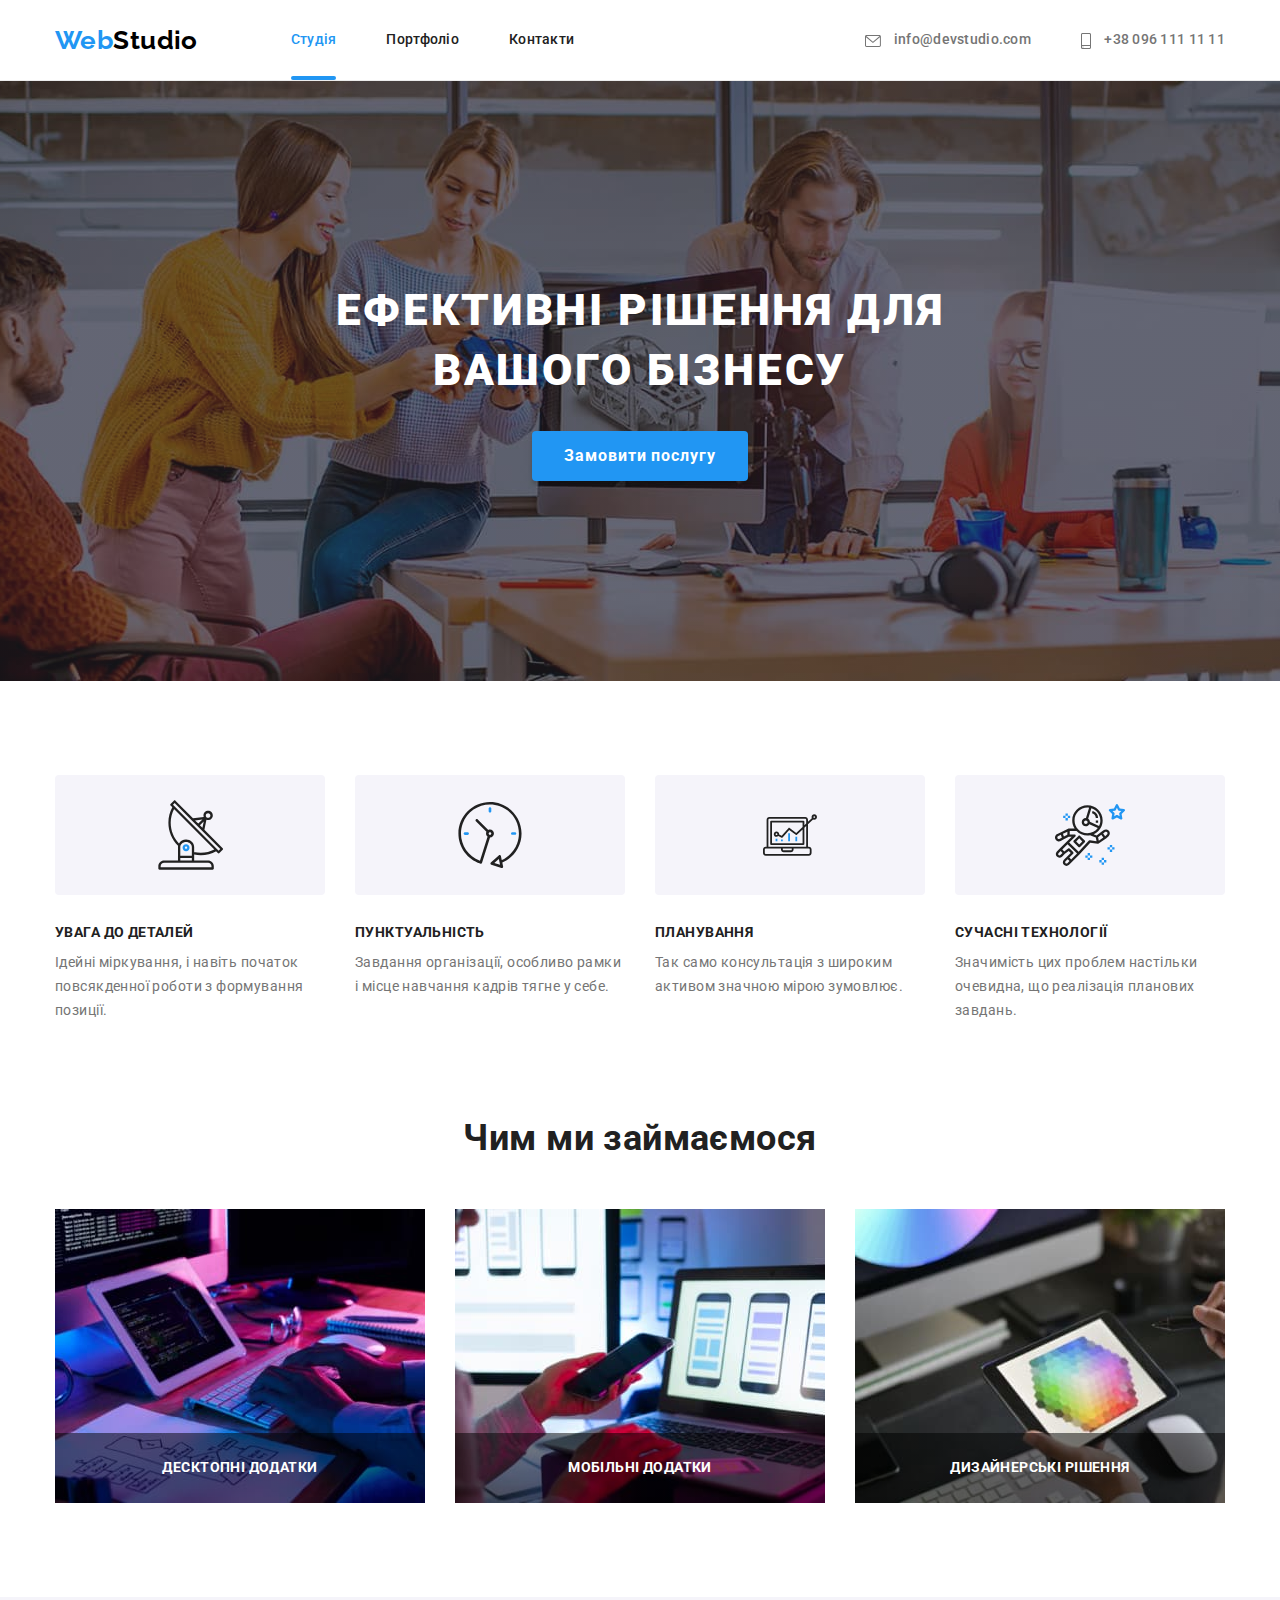
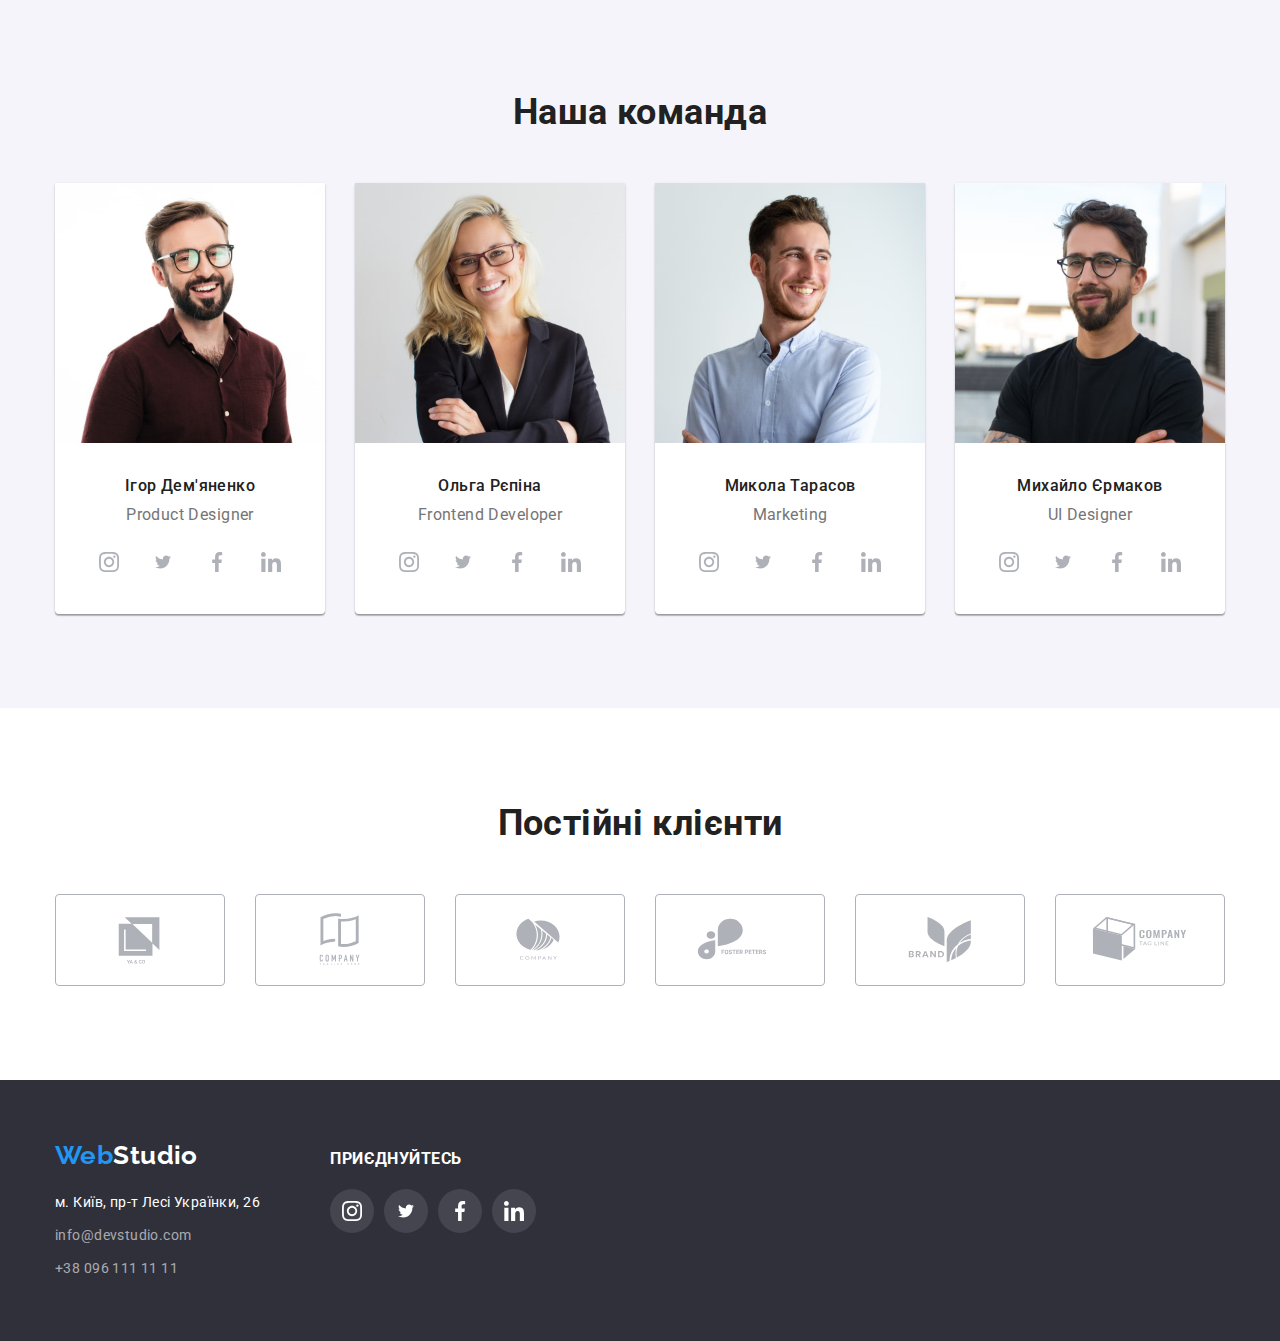
==== index.html @ eaf41393 "add file" ====
<!DOCTYPE html>
<html lang="uk">
  <head>
    <meta charset="UTF-8" />
    <meta http-equiv="X-UA-Compatible" content="IE=edge" />
    <meta name="viewport" content="width=device-width, initial-scale=1.0" />
    <title>Студія</title>
    <link
      href="https://fonts.googleapis.com/css2?family=Raleway:wght@700&family=Roboto:wght@400;500;700;900&display=swap"
      rel="stylesheet"
    />
    <link
      rel="stylesheet"
      href="https://cdnjs.cloudflare.com/ajax/libs/modern-normalize/1.1.0/modern-normalize.min.css"
    />
    <link rel="stylesheet" href="./css/style.css" />
  </head>
  <body>
    <header class="page-header">
      <div class="container main-nav">
        <nav class="nav-main">
          <a href="./index.html" class="logo"
            ><span class="logo-accent">Web</span>Studio</a
          >
          <ul class="site-nav">
            <li class="item"><a href="" class="link current">Студія</a></li>
            <li class="item">
              <a href="./portfolio.html" class="link">Портфоліо</a>
            </li>
            <li class="item"><a href="" class="link">Контакти</a></li>
          </ul>
        </nav>
        <ul class="contact">
          <li class="item">
            <a href="mailto:info@devstudio.com" class="link telephone-mail">
              <svg class="icon-header" width="16" height="12">
                <use href="./images/symbol-defs.svg#icon-email"></use>
              </svg>
              info@devstudio.com</a
            >
          </li>
          <li class="item">
            <a href="tel:+380961111111" class="link telephone-mail">
              <svg class="icon-header" width="10" height="16">
                <use href="./images/symbol-defs.svg#icon-smartphone"></use>
              </svg>
              +38 096 111 11 11</a
            >
          </li>
        </ul>
      </div>
    </header>
    <main>
      <!--Hero-->
      <section class="hero overlay">
        <div class="container">
          <h1 class="hero-title">Ефективні рішення для вашого бізнесу</h1>
          <button type="button" class="hero-button" data-modal-open>Замовити послугу</button>
        </div>
      </section>
      <!--Переваги-->
      <section class="section">
        <div class="container">
          <h2 class="visually-hidden">Переваги</h2>
          <ul class="benefits">
            <li class="benefit one">
              <div class="benefit-blok">
                <svg class="benefit-image" width="65px" height="70px">
                  <use href="./images/symbol-defs.svg#icon-Group1"></use>
                </svg>
              </div>
              <h3 class="benefits-list">УВАГА ДО ДЕТАЛЕЙ</h3>
              <p class="text">
                Ідейні міркування, і навіть початок повсякденної роботи з
                формування позиції.
              </p>
            </li>
            <li class="benefit two">
              <div class="benefit-blok">
                <svg class="benefit-image" width="66px" height="70px">
                  <use href="./images/symbol-defs.svg#icon-clock-1"></use>
                </svg>
              </div>
              <h3 class="benefits-list">ПУНКТУАЛЬНІСТЬ</h3>
              <p class="text">
                Завдання організації, особливо рамки і місце навчання кадрів
                тягне у себе.
              </p>
            </li>
            <li class="benefit three">
              <div class="benefit-blok">
                <svg class="benefit-image" width=70px" height="54px">
                  <use href="./images/symbol-defs.svg#icon-diagram-1"></use>
                </svg>
              </div>
              <h3 class="benefits-list">ПЛАНУВАННЯ</h3>
              <p class="text">
                Так само консультація з широким активом значною мірою зумовлює.
              </p>
            </li>
            <li class="benefit four">
              <div class="benefit-blok">
                <svg class="benefit-image" width="70px" height="70px">
                  <use href="./images/symbol-defs.svg#icon-astronaut-1"></use>
                </svg>
              </div>
              <h3 class="benefits-list">СУЧАСНІ ТЕХНОЛОГІЇ</h3>
              <p class="text">
                Значимість цих проблем настільки очевидна, що реалізація
                планових завдань.
              </p>
            </li>
          </ul>
        </div>
      </section>
      <!--Напрямки роботи-->
      <section class="section works">
        <div class="container">
          <h2 class="work">Чим ми займаємося</h2>
          <ul class="work-list">
            <li class="image-link">
              <img class="work-image"
                src="./images/img1.jpg"
                alt="Десктопні пристрої"
                width="370"
              />     
              <p class="work-title">Десктопні додатки</p>
            </li>
            <li class="image-link">
              <img
                src="./images/img2.jpg"
                alt="Мобільні пристрої"
                width="370"
              />
              <p class="work-title">Мобільні додатки</p>
            <li class="image-link">
              <img src="./images/img3.jpg" alt="Планшети" width="370" />
              <p class="work-title">Дизайнерські рішення</p>
            </li>
            
          </ul>
        </div>
      </section>
      <!--Команда-->
      <section class="section prof">
        <div class="container">
          <h2 class="comanda">Наша команда</h2>
          <ul class="container-prof">
            <li class="foto">
              <img
                src="./images/foto1.jpg"
                alt="Фото Ігор Дем'яненко"
                width="270"
                height="260"
              />
              <div class="about-team">
                <h3 class="comanda-element">Ігор Дем'яненко</h3>
                <p lang="en" class="professional">Product Designer</p>
                <ul class="social">
                  <li class="social-list">
                    <a href="" class="social-item">
                      <svg class="social-icon" width="20" height="20">
                        <use
                          href="./images/symbol-defs.svg#icon-instagram"
                          class=""
                        ></use>
                      </svg>
                    </a>
                  </li>
                  <li class="social-list">
                    <a href="" class="social-item">
                      <svg class="social-icon" wight="20" height="16">
                        <use
                          href="./images/symbol-defs.svg#icon-twitter-1"
                        ></use>
                      </svg>
                    </a>
                  </li>
                  <li class="social-list">
                    <a href="" class="social-item">
                      <svg class="social-icon" wight="10" height="20">
                        <use
                          href="./images/symbol-defs.svg#icon-facebook-1"
                        ></use>
                      </svg>
                    </a>
                  </li>
                  <li class="social-list">
                    <a href="" class="social-item">
                      <svg class="social-icon" wight="20" height="20">
                        <use
                          href="./images/symbol-defs.svg#icon-linkedin"
                        ></use>
                      </svg>
                    </a>
                  </li>
                </ul>
              </div>
            </li>
            <li class="foto">
              <img
                src="./images/foto2.jpg"
                alt="Фото Ольга Рєпіна"
                width="270"
                height="260"
              />
              <div class="about-team">
                <h3 class="comanda-element">Ольга Рєпіна</h3>
                <p lang="en" class="professional">Frontend Developer</p>
                <ul class="social">
                  <li class="social-list">
                    <a href="" class="social-item">
                      <svg class="social-icon" width="20" height="20">
                        <use
                          href="./images/symbol-defs.svg#icon-instagram"
                          class=""
                        ></use>
                      </svg>
                    </a>
                  </li>
                  <li class="social-list">
                    <a href="" class="social-item">
                      <svg class="social-icon" wight="20" height="16">
                        <use
                          href="./images/symbol-defs.svg#icon-twitter-1"
                        ></use>
                      </svg>
                    </a>
                  </li>
                  <li class="social-list">
                    <a href="" class="social-item">
                      <svg class="social-icon" wight="10" height="20">
                        <use
                          href="./images/symbol-defs.svg#icon-facebook-1"
                        ></use>
                      </svg>
                    </a>
                  </li>
                  <li class="social-list">
                    <a href="" class="social-item">
                      <svg class="social-icon" wight="20" height="20">
                        <use
                          href="./images/symbol-defs.svg#icon-linkedin"
                        ></use>
                      </svg>
                    </a>
                  </li>
                </ul>
              </div>
            </li>
            <li class="foto">
              <img
                src="./images/foto3.jpg"
                alt="Фото Микола Тарасов"
                width="270"
                height="260"
              />
              <div class="about-team">
                <h3 class="comanda-element">Микола Тарасов</h3>
                <p lang="en" class="professional">Marketing</p>
                <ul class="social">
                  <li class="social-list">
                    <a href="" class="social-item">
                      <svg class="social-icon" width="20" height="20">
                        <use
                          href="./images/symbol-defs.svg#icon-instagram"
                          class=""
                        ></use>
                      </svg>
                    </a>
                  </li>
                  <li class="social-list">
                    <a href="" class="social-item">
                      <svg class="social-icon" wight="20" height="16">
                        <use
                          href="./images/symbol-defs.svg#icon-twitter-1"
                        ></use>
                      </svg>
                    </a>
                  </li>
                  <li class="social-list">
                    <a href="" class="social-item">
                      <svg class="social-icon" wight="10" height="20">
                        <use
                          href="./images/symbol-defs.svg#icon-facebook-1"
                        ></use>
                      </svg>
                    </a>
                  </li>
                  <li class="social-list">
                    <a href="" class="social-item">
                      <svg class="social-icon" wight="20" height="20">
                        <use
                          href="./images/symbol-defs.svg#icon-linkedin"
                        ></use>
                      </svg>
                    </a>
                  </li>
                </ul>
              </div>
            </li>
            <li class="foto">
              <img
                src="./images/foto4.jpg"
                alt="Фото Михайло Єрмаков"
                width="270"
                height="260"
              />
              <div class="about-team">
                <h3 class="comanda-element">Михайло Єрмаков</h3>
                <p lang="en" class="professional">UI Designer</p>
                <ul class="social">
                  <li class="social-list">
                    <a
                      href=""
                      class="social-item"
                      target="_blank"
                      rel="noopener noreferrer nofollow"
                    >
                      <svg class="social-icon" width="20" height="20">
                        <use
                          href="./images/symbol-defs.svg#icon-instagram"
                          class=""
                        ></use>
                      </svg>
                    </a>
                  </li>
                  <li class="social-list">
                    <a
                      href=""
                      class="social-item"
                      target="_blank"
                      rel="noopener noreferrer nofollow"
                    >
                      <svg class="social-icon" wight="20" height="16">
                        <use
                          href="./images/symbol-defs.svg#icon-twitter-1"
                        ></use>
                      </svg>
                    </a>
                  </li>
                  <li class="social-list">
                    <a
                      href=""
                      class="social-item"
                      target="_blank"
                      rel="noopener noreferrer nofollow"
                    >
                      <svg class="social-icon" wight="10" height="20">
                        <use
                          href="./images/symbol-defs.svg#icon-facebook-1"
                        ></use>
                      </svg>
                    </a>
                  </li>
                  <li class="social-list">
                    <a
                      href=""
                      class="social-item"
                      target="_blank"
                      rel="noopener noreferrer nofollow"
                    >
                      <svg class="social-icon" wight="20" height="20">
                        <use
                          href="./images/symbol-defs.svg#icon-linkedin"
                        ></use>
                      </svg>
                    </a>
                  </li>
                </ul>
              </div>
            </li>
          </ul>
        </div>
      </section>
      <section class="section">
        <div class="container">
          <h2 class="clients">Постійні клієнти</h2>
          <ul class="clients-list">
            <li class="clients-item">
              <a
                href=""
                class="clients-link"
                target="_blank"
                rel="noopener noreferrer nofollow"
              >
                <svg class="client-icon" width="106" height="60">
                  <use href="./images/symbol-defs.svg#icon-company1"></use>
                </svg>
              </a>
            </li>
            <li class="clients-item">
              <a
                href=""
                class="clients-link"
                target="_blank"
                rel="noopener noreferrer nofollow"
              >
                <svg class="client-icon" width="106" height="60">
                  <use href="./images/symbol-defs.svg#icon-company2"></use>
                </svg>
              </a>
            </li>
            <li class="clients-item">
              <a
                href=""
                class="clients-link"
                target="_blank"
                rel="noopener noreferrer nofollow"
              >
                <svg class="client-icon" width="106" height="60">
                  <use href="./images/symbol-defs.svg#icon-company3"></use>
                </svg>
              </a>
            </li>
            <li class="clients-item">
              <a
                href=""
                class="clients-link"
                target="_blank"
                rel="noopener noreferrer nofollow"
              >
                <svg class="client-icon" width="106" height="60">
                  <use href="./images/symbol-defs.svg#icon-company4"></use>
                </svg>
              </a>
            </li>
            <li class="clients-item">
              <a
                href=""
                class="clients-link"
                target="_blank"
                rel="noopener noreferrer nofollow"
              >
                <svg class="client-icon" width="106" height="60">
                  <use href="./images/symbol-defs.svg#icon-company5"></use>
                </svg>
              </a>
            </li>
            <li class="clients-item">
              <a
                href=""
                class="clients-link"
                target="_blank"
                rel="noopener noreferrer nofollow"
              >
                <svg class="client-icon" width="106" height="60">
                  <use href="./images/symbol-defs.svg#icon-company6"></use>
                </svg>
              </a>
            </li>
          </ul>
        </div>
      </section>
    </main>
    <footer class="foot-site">
      <div class="container footer">
        <div class="footer-contact">
          <a href="./index.html" class="logo-footer"
            ><span class="logo-accent">Web</span>Studio</a
          >
          <address>
            <ul class="contact-footer">
              <li class="">
                <a href="" class="linkWhite">м. Київ, пр-т Лесі Українки, 26</a>
              </li>
              <li class="address footer">
                <a href="mailto:info@devstudio.com" class="link-footer"
                  >info@devstudio.com</a
                >
              </li>
              <li class="address footer">
                <a href="tel:+380961111111" class="link-footer"
                  >+38 096 111 11 11</a
                >
              </li>
            </ul>
          </address>
        </div>
        <div class="footer-link">
          <h3 class="footer-title">Приєднуйтесь</h3>
          <ul class="footer-social">
            <li class="footer-social-list">
              <a
                href=""
                class="footer-social-item"
                target="_blank"
                rel="noopener noreferrer nofollow"
              >
                <svg class="footer-social-icon" width="20" height="20">
                  <use
                    href="./images/symbol-defs.svg#icon-instagram"
                    class=""
                  ></use>
                </svg>
              </a>
            </li>
            <li class="footer-social-list">
              <a
                href=""
                class="footer-social-item"
                target="_blank"
                rel="noopener noreferrer nofollow"
              >
                <svg class="footer-social-icon" wight="20" height="16">
                  <use href="./images/symbol-defs.svg#icon-twitter-1"></use>
                </svg>
              </a>
            </li>
            <li class="footer-social-list">
              <a
                href=""
                class="footer-social-item"
                target="_blank"
                rel="noopener noreferrer nofollow"
              >
                <svg class="footer-social-icon" wight="10" height="20">
                  <use href="./images/symbol-defs.svg#icon-facebook-1"></use>
                </svg>
              </a>
            </li>
            <li class="footer-social-list">
              <a
                href=""
                class="footer-social-item"
                target="_blank"
                rel="noopener noreferrer nofollow"
              >
                <svg class="footer-social-icon" wight="20" height="20">
                  <use href="./images/symbol-defs.svg#icon-linkedin"></use>
                </svg>
              </a>
            </li>
          </ul>
        </div>
      </div>
    </footer>
    <div class="backdrop is-hidden" data-modal>
      <div class="modal">
        <button type="button" class="close-btn" data-modal-close>
          <svg wight="18" height="18">
            <use href="./images/symbol-defs.svg#icon-close-black"></use>
          </svg>
        </button>
      </div>
    </div>
    <script src="./js/modal.js"></script>
  </body>
</html>
---- css/style.css ----
:root {
  --primary-text-color: #212121;
  --title-text-color: #757575;
  --accent-color: #2196f3;
  --primary-white-color: #ffffff;
  --primary-color-logo: #000000;
  --background-color-hero-batton: #188ce8;
  --background-color-hero: #2f303a;
  --border-portfolio: #eeeeee;
  --header-color-border: #ececec;
  --background-color-profess: #f5f4fa;
  --portfolio-background: #f5f5f5;
  --svg-color: #afb1b8;
  --icon-footer-bg: rgba(255, 255, 255, 0.1);
}

body {
  background-color: var(--primary-white-color);
  color: var(--primary-text-color);
  font-family: Roboto, sans-serif;
  font-size: 14px;
  letter-spacing: 0.03em;
}

li {
  list-style-type: none;
  padding-bottom: 0;
  padding-top: 0;
}

ul {
  padding-left: 0;
}

h1,
h2,
h3,
p,
ul {
  margin-top: 0;
  margin-bottom: 0;
}

.page-header {
  border-bottom: 1px solid var(--header-color-border);
}

.container {
  margin-left: auto;
  margin-right: auto;
  max-width: 1200px;
  padding-left: 15px;
  padding-right: 15px;
  /* outline: 2px solid tomato; */
}

.main-nav {
  display: flex;
  align-items: center;
}

.nav-main {
  display: flex;
  align-items: center;
}

.section {
  padding-top: 94px;
  padding-bottom: 94px;
}

.logo {
  margin-right: 93px;
  padding-top: 24px;
  padding-bottom: 24px;

  font-family: "Raleway";
  font-weight: 700;
  font-size: 26px;
  line-height: 1.19;
  color: var(--primary-color-logo);
  text-decoration: none;
}

.logo-accent {
  color: var(--accent-color);
}

/* Site nav */
.contact,
.site-nav {
  display: flex;
  margin-top: 0;
  margin-bottom: 0;
}

.contact {
  margin-left: auto;
}
.site-nav .item + .item,
.contact .item + .item {
  margin-left: 50px;
  /* .site-nav .item:not(:last-child) {
        margin-right: 50px; */
}

.site-nav .link {
  display: block;
  padding-top: 32px;
  padding-bottom: 32px;

  color: var(--primary-text-color);
  font-weight: 500;
  line-height: 1.14;
  letter-spacing: 0.02em;
  text-decoration: none;
  transition: color 250ms cubic-bezier(0.4, 0, 0.2, 1);
}

.site-nav .link:hover,
.site-nav .link:focus {
  color: var(--accent-color);
}

.site-nav .link.current {
  color: var(--accent-color);
  position: relative;
}

.site-nav .current::after {
  position: absolute;
  bottom: 0;
  left: 0;
  width: 100%;
  content: "";
  height: 4px;
  border-radius: 4px;
  background-color: var(--accent-color);
}

.contact .link {
  color: var(--title-text-color);
  font-weight: 500;
  line-height: 1.14;
  letter-spacing: 0.02em;
  text-decoration: none;
  padding-top: 32px;
  padding-bottom: 32px;
  transition: color 250ms cubic-bezier(0.4, 0, 0.2, 1);
}

.contact .link:hover,
.contact .link:focus {
  color: var(--accent-color);
}

.telephone-mail:hover,
.telephone-mail:focus {
  color: var(--accent-color);
}
.icon-header {
  vertical-align: middle;
  fill: currentColor;
  margin-right: 10px;
}
/* Page header */
.page-header {
  background-color: var(--primary-white-color);
}

/* HERO*/
.hero {
  text-align: center;
  padding-top: 200px;
  padding-bottom: 200px;
  background-color: var(--background-color-hero);
}

.overlay {
  max-width: 1600px;
  height: 600px;
  margin-left: auto;
  margin-right: auto;
  background-image: linear-gradient(to right, #2f303a66 0%, #2f303a66 100%),
    url("../images/hero.jpg");
  background-position: center;
}

.hero-title {
  width: 696px;
  margin-bottom: 30px;
  margin-left: auto;
  margin-right: auto;

  color: var(--primary-white-color);
  font-weight: 900;
  font-size: 44px;
  line-height: 1.36;
  letter-spacing: 0.06em;
  text-transform: uppercase;
}

.hero-button {
  display: inline-block;
  border-style: none;
  border-radius: 4px;
  padding: 10px 32px;
  min-width: 216px;

  color: var(--primary-white-color);
  background-color: var(--accent-color);
  font-family: inherit;
  font-weight: 700;
  font-size: 16px;
  line-height: 1.88;
  letter-spacing: 0.06em;
  cursor: pointer;
  box-shadow: 0px 4px 4px rgba(0, 0, 0, 0.15);
  transition: background-color 250ms cubic-bezier(0.4, 0, 0.2, 1);
}

.hero-button:hover,
.hero-button:focus {
  background-color: var(--background-color-hero-batton);
}

/* benefits */
.benefits {
  display: flex;
  flex-wrap: wrap;
  padding-left: 0;
  list-style: none;
}

.benefit {
  width: 270px;
}

.benefits .benefit + .benefit {
  margin-left: 30px;
}
.benefit-blok {
  display: flex;
  justify-content: center;
  align-items: center;
  width: 270px;
  height: 120px;
  border-radius: 4px;
  margin-bottom: 30px;
  background-color: var(--background-color-profess);
}

.benefits-list {
  color: var(--primary-text-color);
  font-size: 14px;
  font-weight: 700;
  line-height: 1.14;
}

.text {
  margin-top: 10px;
  color: var(--title-text-color);
  line-height: 1.71;
}

/* Work end Comanda */
.container-prof {
  display: flex;
}
.container-prof .foto + .foto {
  margin-left: 30px;
}

.section.works {
  padding-top: 0;
}

.section.prof {
  background-color: var(--background-color-profess);
}

.work,
.comanda {
  margin-bottom: 50px;

  font-weight: 700;
  font-size: 36px;
  line-height: 1.17;
  text-align: center;
}

.work-list {
  display: flex;
  font-size: 0;
}
.work-image {
  display: block;
}

.image-link {
  position: relative;
}

.work-title {
  position: absolute;
  display: flex;
  font-weight: 700;
  font-size: 14px;
  line-height: 1.14;
  text-align: center;
  letter-spacing: 0.03em;
  text-transform: uppercase;
  color: var(--primary-white-color);

  width: 100%;
  height: 70px;
  background-image: linear-gradient(rgba(0, 0, 0, 0.5), rgba(0, 0, 0, 0.5));
  justify-content: center;
  align-items: center;
  bottom: 0;
  right: 0;
}

.work-list .image-link + .image-link {
  margin-left: 30px;
}

.about-team {
  padding: 30px 0;
  text-align: center;
}

.comanda-teams {
  display: flex;
}

.comanda-element {
  font-weight: 500;
  font-size: 16px;
  line-height: 1.19;
}

.professional {
  margin-top: 10px;
  color: var(--title-text-color);
  font-size: 16px;
  line-height: 1.19;
}

.foto {
  background-color: var(--primary-white-color);
  box-shadow: 0px 1px 3px rgba(0, 0, 0, 0.12), 0px 1px 1px rgba(0, 0, 0, 0.14),
    0px 2px 1px rgba(0, 0, 0, 0.2);
  border-radius: 0px 0px 4px 4px;
}
.social {
  display: flex;
  padding: 0;
  margin-right: 32px;
  margin-left: 32px;
  list-style: none;
  margin-top: 16px;
}

.social-item {
  display: flex;
  width: 44px;
  height: 44px;
  color: var(--svg-color);
  border-radius: 50%;
  justify-content: center;
  align-items: center;
  transition: color 250ms cubic-bezier(0.4, 0, 0.2, 1),
    background-color 250ms cubic-bezier(0.4, 0, 0.2, 1);
}

.social-icon {
  fill: currentColor;
}

.social-item:hover,
.social-item:focus {
  color: var(--primary-white-color);
  background-color: var(--accent-color);
}

.social .social-list + .social-list {
  margin-left: 10px;
}

.clients {
  margin-bottom: 50px;
  font-weight: 700;
  font-size: 36px;
  line-height: 1.17;
  text-align: center;
}

.clients-list {
  display: flex;
  flex-wrap: wrap;
  margin: 0;
  padding: 0;
  list-style: none;
}

.clients-item:not(:last-child) {
  margin-right: 30px;
}

.clients-item {
  width: 170px;
  height: 92px;
  justify-content: center;
}
.clients-link {
  display: inline-flex;
  width: 170px;
  height: 92px;
  color: var(--svg-color);
  border: 1px solid var(--svg-color);
  border-radius: 4px;
  align-items: center;
  justify-content: center;
  transition: color 250ms cubic-bezier(0.4, 0, 0.2, 1),
    background-color 250ms cubic-bezier(0.4, 0, 0.2, 1);
}
.client-icon {
  fill: currentColor;
}
.clients-link:hover,
.clients-link:focus {
  border: 1px solid var(--accent-color);
  color: var(--accent-color);
}
/* Footer */
.foot-site {
  background-color: var(--background-color-hero);
  padding-top: 60px;
  padding-bottom: 60px;
}

.logo-footer {
  display: block;
  margin-bottom: 20px;

  font-family: "Raleway";
  font-weight: 700;
  font-size: 26px;
  line-height: 1.19;
  color: var(--primary-white-color);
  text-decoration: none;
}

.contact-footer .linkWhite {
  color: var(--primary-white-color);
  text-decoration: none;
  font-size: 14px;
  font-style: normal;
  line-height: 1.71;
  transition: color 250ms cubic-bezier(0.4, 0, 0.2, 1);
}

.contact-footer .link-footer:hover,
.contact-footer .link-footer:focus {
  color: var(--accent-color);
}

.link-footer {
  display: block;
  color: rgba(255, 255, 255, 0.6);
  font-size: 14px;
  line-height: 1.71;
  font-style: normal;
  text-decoration: none;
  display: block;
  margin-top: 9px;
  transition: color 250ms cubic-bezier(0.4, 0, 0.2, 1);
}
.contact-footer .linkWhite:hover,
.contact-footer .linkWhite:focus {
  color: var(--accent-color);
}

.footer-social {
  display: flex;
  padding: 0;
  list-style: none;
  margin-top: 16px;
}

.footer-social-item {
  display: flex;
  width: 44px;
  height: 44px;
  color: var(--primary-white-color);
  background-color: var(--icon-footer-bg);
  border-radius: 50%;
  justify-content: center;
  align-items: center;
  transition: background-color 250ms cubic-bezier(0.4, 0, 0.2, 1);
}

.footer-social-icon {
  fill: currentColor;
}

.footer-social-item:hover,
.footer-social-item:focus {
  background-color: var(--accent-color);
}

.footer-social .footer-social-list + .footer-social-list {
  margin-left: 10px;
}

.footer-title {
  color: var(--primary-white-color);
  font-weight: 700;
  letter-spacing: 0.03em;
  font-family: inherit;
  margin-bottom: 20px;
  text-transform: uppercase;
}

.container.footer {
  display: flex;
  align-items: baseline;
}

.footer-link {
  margin-left: 70px;
}

/* PORTFOLIO */
.content .title {
  margin-top: 0px;
  margin-bottom: 4px;

  color: var(--primary-text-color);
  font-weight: 700;
  font-size: 18px;
  line-height: 2;
  letter-spacing: 0.06em;
  text-decoration: none;
}

.text-portf {
  margin-top: 0;
  margin-bottom: 0px;

  color: var(--title-text-color);
  font-size: 16px;
  line-height: 1.88;
  text-decoration: none;
}

.filtr-button {
  border-radius: 4px;
  border-style: none;
  padding: 6px 22px;

  color: var(--primary-text-color);
  font-weight: 500;
  font-size: 16px;
  line-height: 1.62;
  text-align: center;
  letter-spacing: 0.03em;
  font-family: inherit;
  cursor: pointer;
  border: 1px solid transparent;
  transition: color 250ms cubic-bezier(0.4, 0, 0.2, 1),
    background-color 250ms cubic-bezier(0.4, 0, 0.2, 1),
    box-shadow 250ms cubic-bezier(0.4, 0, 0.2, 1);
}

.filtr-button:hover,
.filtr-button:focus {
  color: var(--primary-white-color);
  background-color: var(--accent-color);
  box-shadow: 0px 3px 1px rgba(0, 0, 0, 0.1), 0px 1px 2px rgba(0, 0, 0, 0.08),
    0px 2px 2px rgba(0, 0, 0, 0.12);
}

.work-portf {
  padding-bottom: 0;
}
.card {
  display: block;
  text-decoration: none;
  transition: box-shadow 250ms cubic-bezier(0.4, 0, 0.2, 1);
}
.card:hover,
.card:focus {
  box-shadow: 1px 4px 6px rgba(0, 0, 0, 0.16), 0px 4px 4px rgba(0, 0, 0, 0.06),
    0px 1px 1px rgba(0, 0, 0, 0.12);
}

.card.text-portf {
  margin-top: 4px;
  transition: transform 250ms cubic-bezier(0.4, 0, 0.2, 1);
}
.example:hover .example-top-text {
  transform: translateY(0);
}

.example-top-wrap {
  position: relative;
  overflow: hidden;
}

.example-top-text {
  position: absolute;
  top: 0;
  color: var(--primary-white-color);
  font-size: 18px;
  line-height: 1.56;
  letter-spacing: 0.03em;

  background-color: rgba(33, 150, 243, 0.9);
  padding: 40px;
  height: 100%;
  transform: translateY(100%);
  transition: transform 300ms ease;
  overflow: auto;
}

.ul-button {
  display: flex;
  flex-wrap: wrap;
  justify-content: center;
  gap: 8px;
  margin-top: 0;
  margin-bottom: 50px;
  padding-left: 0;
  list-style: none;
}

.ul-portfolio {
  display: flex;
  flex-wrap: wrap;
  margin-top: 0;
  margin-bottom: 0;
  padding-left: 0;
  list-style: none;
}

.example {
  margin-right: 30px;
  margin-bottom: 30px;
}

.example:nth-child(3n) {
  margin-right: 0;
}

.example:nth-last-child(-n + 3) {
  margin-bottom: 0;
}

.example-img {
  display: block;
  max-width: 100%;
  height: auto;
}
.content {
  border: 1px solid var(--border-portfolio);
  padding: 20px 24px;
  border-top: none;
}

.visually-hidden {
  position: absolute;
  white-space: nowrap;
  width: 1px;
  height: 1px;
  overflow: hidden;
  border: 0;
  padding: 0;
  clip: rect(0 0 0 0);
  clip-path: inset(50%);
  margin: -1px;
}
.backdrop {
  position: fixed;
  top: 0;
  left: 0;
  width: 100%;
  height: 100%;
  background-color: rgba(0, 0, 0, 0.5);
  transition: opacity 300ms linear, visibility 300ms linear;
}

.modal {
  height: 581px;
  width: 528px;
  background-color: #ffffff;
  position: absolute;
  top: 50%;
  left: 50%;
  transform: translate(-50%, -50%) scaleX(1) rotate(0);
  transition: transform 300ms linear;
}

.backdrop.is-hidden .modal {
  transform: translate(-50%, 0%) scaleX(0) rotate(-45deg);
}

.backdrop.is-hidden {
  visibility: hidden;
  opacity: 0;
  pointer-events: none;
}

.close-btn {
  position: absolute;
  top: 8px;
  right: 8px;
  border: 1px solid rgba(0, 0, 0, 0.2);
  border-radius: 50%;
  background-color: transparent;
  height: 30px;
  width: 30px;
  display: flex;
  align-items: center;
  justify-content: center;
  cursor: pointer;
}
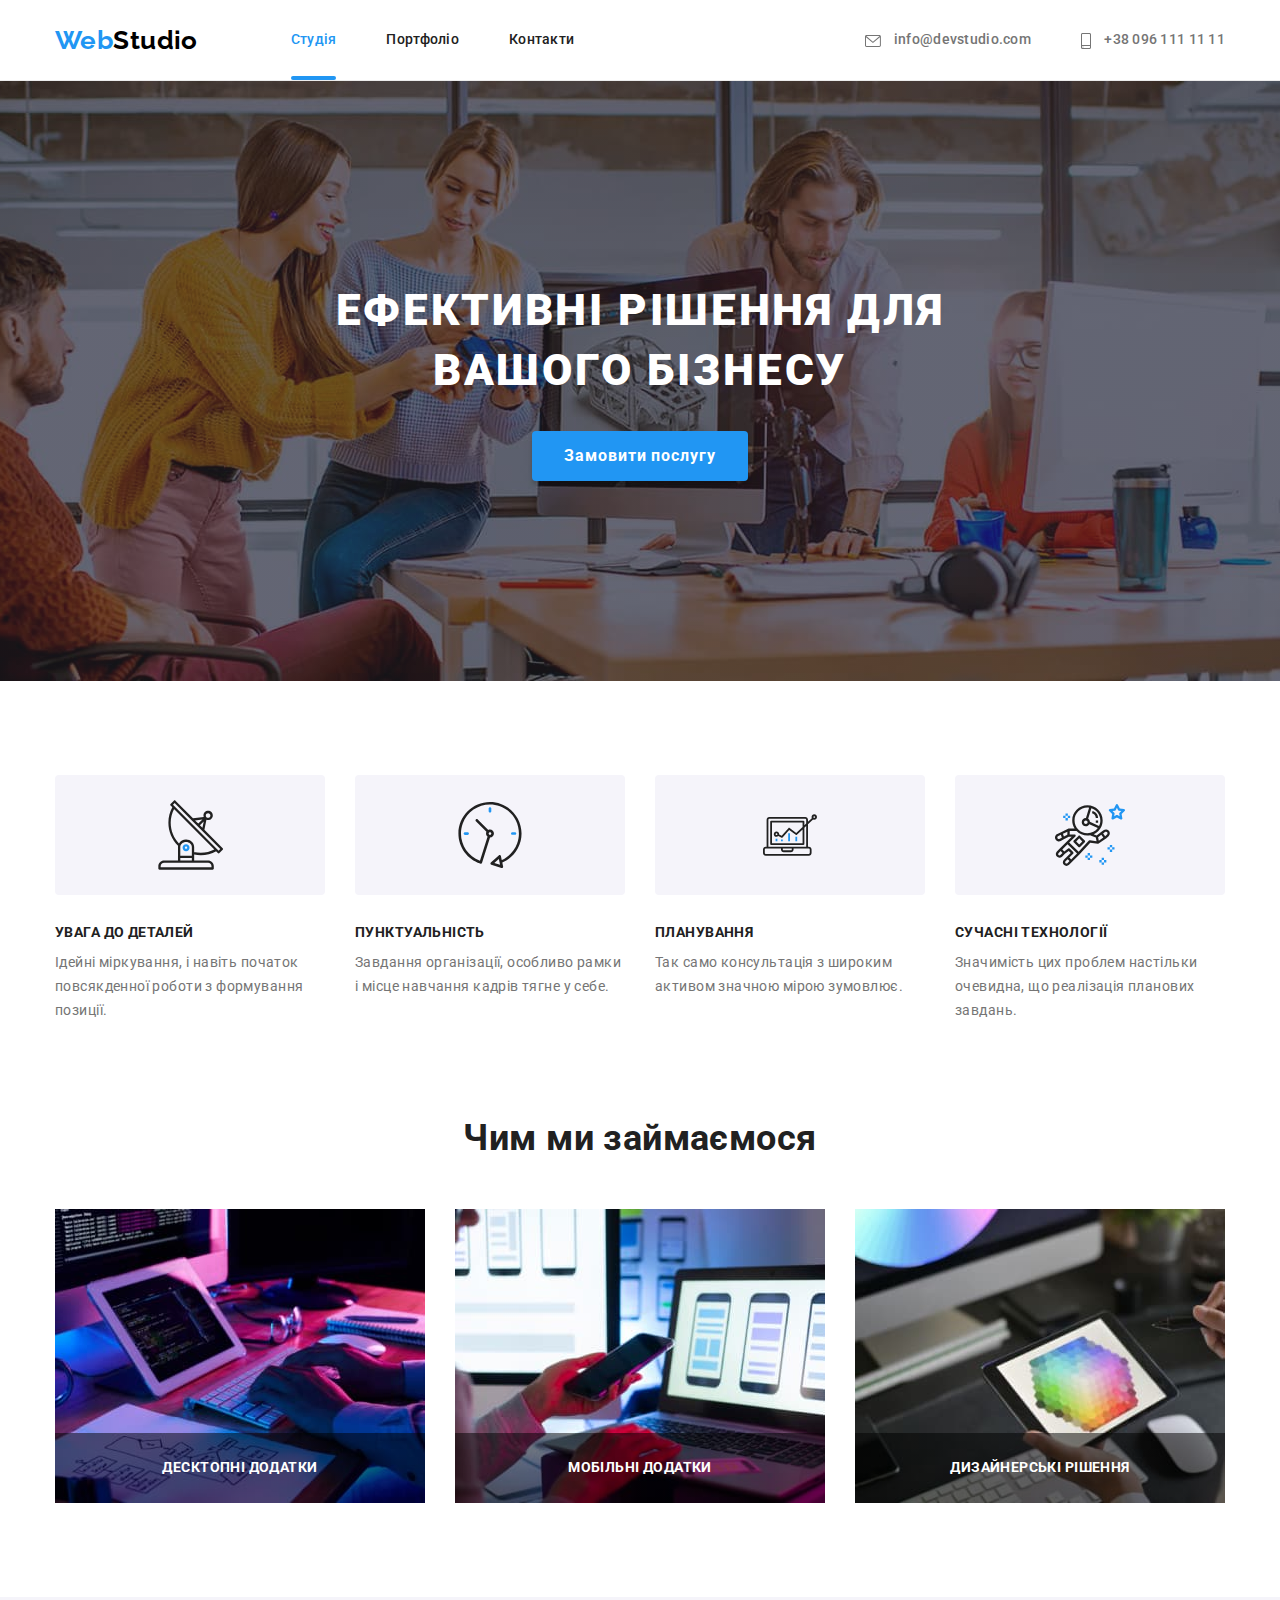
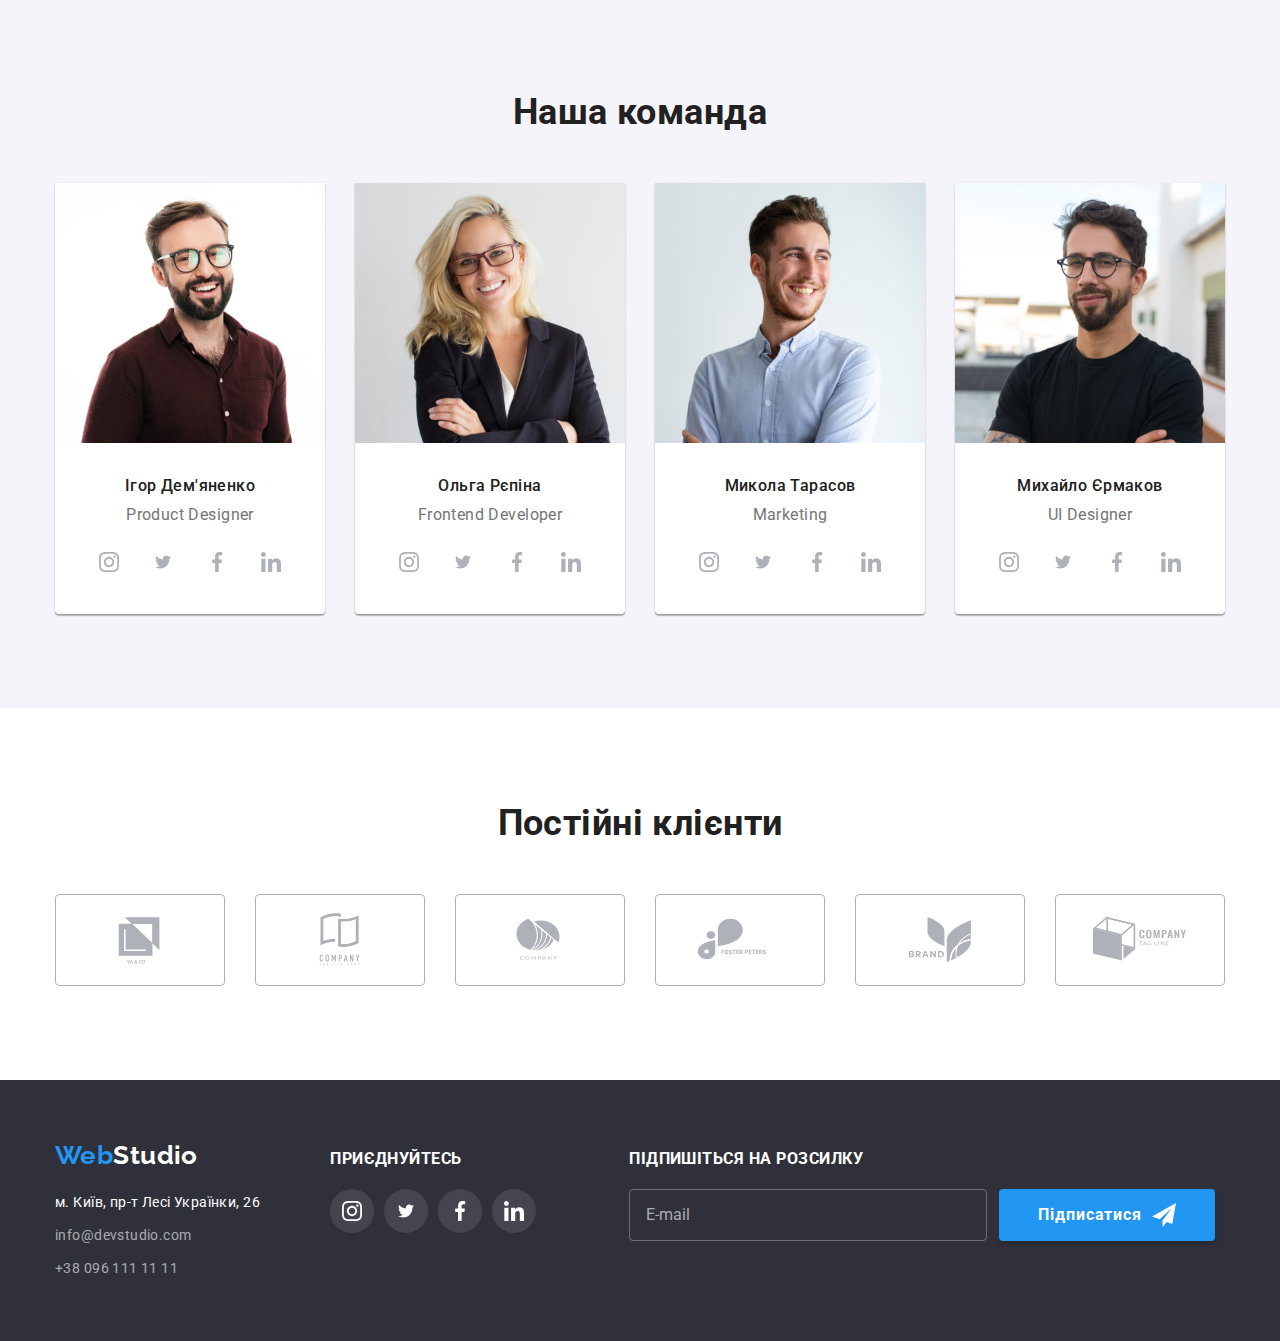
==== commit afbf9415: "add form" ====
--- a/index.html
+++ b/index.html
@@ -55,7 +55,9 @@
       <section class="hero overlay">
         <div class="container">
           <h1 class="hero-title">Ефективні рішення для вашого бізнесу</h1>
-          <button type="button" class="hero-button" data-modal-open>Замовити послугу</button>
+          <button type="button" class="hero-button" data-modal-open>
+            Замовити послугу
+          </button>
         </div>
       </section>
       <!--Переваги-->
@@ -89,7 +91,7 @@
             </li>
             <li class="benefit three">
               <div class="benefit-blok">
-                <svg class="benefit-image" width=70px" height="54px">
+                <svg class="benefit-image" width="70px" height="54px">
                   <use href="./images/symbol-defs.svg#icon-diagram-1"></use>
                 </svg>
               </div>
@@ -119,11 +121,12 @@
           <h2 class="work">Чим ми займаємося</h2>
           <ul class="work-list">
             <li class="image-link">
-              <img class="work-image"
+              <img
+                class="work-image"
                 src="./images/img1.jpg"
                 alt="Десктопні пристрої"
                 width="370"
-              />     
+              />
               <p class="work-title">Десктопні додатки</p>
             </li>
             <li class="image-link">
@@ -133,11 +136,12 @@
                 width="370"
               />
               <p class="work-title">Мобільні додатки</p>
+            </li>
+
             <li class="image-link">
               <img src="./images/img3.jpg" alt="Планшети" width="370" />
               <p class="work-title">Дизайнерські рішення</p>
             </li>
-            
           </ul>
         </div>
       </section>
@@ -169,7 +173,7 @@
                   </li>
                   <li class="social-list">
                     <a href="" class="social-item">
-                      <svg class="social-icon" wight="20" height="16">
+                      <svg class="social-icon" width="20" height="16">
                         <use
                           href="./images/symbol-defs.svg#icon-twitter-1"
                         ></use>
@@ -178,7 +182,7 @@
                   </li>
                   <li class="social-list">
                     <a href="" class="social-item">
-                      <svg class="social-icon" wight="10" height="20">
+                      <svg class="social-icon" width="20" height="20">
                         <use
                           href="./images/symbol-defs.svg#icon-facebook-1"
                         ></use>
@@ -187,7 +191,7 @@
                   </li>
                   <li class="social-list">
                     <a href="" class="social-item">
-                      <svg class="social-icon" wight="20" height="20">
+                      <svg class="social-icon" width="20" height="20">
                         <use
                           href="./images/symbol-defs.svg#icon-linkedin"
                         ></use>
@@ -220,7 +224,7 @@
                   </li>
                   <li class="social-list">
                     <a href="" class="social-item">
-                      <svg class="social-icon" wight="20" height="16">
+                      <svg class="social-icon" width="20" height="16">
                         <use
                           href="./images/symbol-defs.svg#icon-twitter-1"
                         ></use>
@@ -229,7 +233,7 @@
                   </li>
                   <li class="social-list">
                     <a href="" class="social-item">
-                      <svg class="social-icon" wight="10" height="20">
+                      <svg class="social-icon" width="20" height="20">
                         <use
                           href="./images/symbol-defs.svg#icon-facebook-1"
                         ></use>
@@ -238,7 +242,7 @@
                   </li>
                   <li class="social-list">
                     <a href="" class="social-item">
-                      <svg class="social-icon" wight="20" height="20">
+                      <svg class="social-icon" width="20" height="20">
                         <use
                           href="./images/symbol-defs.svg#icon-linkedin"
                         ></use>
@@ -271,7 +275,7 @@
                   </li>
                   <li class="social-list">
                     <a href="" class="social-item">
-                      <svg class="social-icon" wight="20" height="16">
+                      <svg class="social-icon" width="20" height="16">
                         <use
                           href="./images/symbol-defs.svg#icon-twitter-1"
                         ></use>
@@ -280,7 +284,7 @@
                   </li>
                   <li class="social-list">
                     <a href="" class="social-item">
-                      <svg class="social-icon" wight="10" height="20">
+                      <svg class="social-icon" width="20" height="20">
                         <use
                           href="./images/symbol-defs.svg#icon-facebook-1"
                         ></use>
@@ -289,7 +293,7 @@
                   </li>
                   <li class="social-list">
                     <a href="" class="social-item">
-                      <svg class="social-icon" wight="20" height="20">
+                      <svg class="social-icon" width="20" height="20">
                         <use
                           href="./images/symbol-defs.svg#icon-linkedin"
                         ></use>
@@ -332,7 +336,7 @@
                       target="_blank"
                       rel="noopener noreferrer nofollow"
                     >
-                      <svg class="social-icon" wight="20" height="16">
+                      <svg class="social-icon" width="20" height="16">
                         <use
                           href="./images/symbol-defs.svg#icon-twitter-1"
                         ></use>
@@ -346,7 +350,7 @@
                       target="_blank"
                       rel="noopener noreferrer nofollow"
                     >
-                      <svg class="social-icon" wight="10" height="20">
+                      <svg class="social-icon" width="20" height="20">
                         <use
                           href="./images/symbol-defs.svg#icon-facebook-1"
                         ></use>
@@ -360,7 +364,7 @@
                       target="_blank"
                       rel="noopener noreferrer nofollow"
                     >
-                      <svg class="social-icon" wight="20" height="20">
+                      <svg class="social-icon" width="20" height="20">
                         <use
                           href="./images/symbol-defs.svg#icon-linkedin"
                         ></use>
@@ -502,7 +506,7 @@
                 target="_blank"
                 rel="noopener noreferrer nofollow"
               >
-                <svg class="footer-social-icon" wight="20" height="16">
+                <svg class="footer-social-icon" width="20" height="16">
                   <use href="./images/symbol-defs.svg#icon-twitter-1"></use>
                 </svg>
               </a>
@@ -514,7 +518,7 @@
                 target="_blank"
                 rel="noopener noreferrer nofollow"
               >
-                <svg class="footer-social-icon" wight="10" height="20">
+                <svg class="footer-social-icon" width="20" height="20">
                   <use href="./images/symbol-defs.svg#icon-facebook-1"></use>
                 </svg>
               </a>
@@ -526,22 +530,123 @@
                 target="_blank"
                 rel="noopener noreferrer nofollow"
               >
-                <svg class="footer-social-icon" wight="20" height="20">
+                <svg class="footer-social-icon" width="20" height="20">
                   <use href="./images/symbol-defs.svg#icon-linkedin"></use>
                 </svg>
               </a>
             </li>
           </ul>
+        </div>
+        <div class="subscription">
+          <h3 class="footer-title">Підпишіться на розсилку</h3>
+          <div class="subscription-list">
+            <label
+              ><input
+                type="text"
+                class="subscription-input"
+                placeholder="E-mail"
+            /></label>
+            <button type="submit" class="hero-button subscription-btn">
+              Підписатися
+              <svg class="send-icon" width="24" height="24">
+                <use href="./images/symbol-defs.svg#icon-icon-send"></use>
+              </svg>
+            </button>
+          </div>
         </div>
       </div>
     </footer>
     <div class="backdrop is-hidden" data-modal>
       <div class="modal">
         <button type="button" class="close-btn" data-modal-close>
-          <svg wight="18" height="18">
+          <svg class="input-icon-close" width="18" height="18">
             <use href="./images/symbol-defs.svg#icon-close-black"></use>
           </svg>
         </button>
+        <p class="modal-title">Залиште свої дані, ми вам передзвонимо</p>
+        <form class="modal-form">
+          <div class="modal-field">
+            <label for="user-name" class="modal-label">Ім'я</label>
+            <div class="input-wrap">
+              <input
+                type="text"
+                class="modal-input"
+                name="user-name"
+                placeholder=" "
+                id="user-name"
+              />
+              <svg class="input-icon" width="18" height="18">
+                <use
+                  href="./images/symbol-defs.svg#icon-person-black-18dp-1"
+                ></use>
+              </svg>
+            </div>
+          </div>
+          <div class="modal-field">
+            <label for="user-tel" class="modal-label">Телефон</label>
+            <div class="input-wrap">
+              <input
+                type="tel"
+                class="modal-input"
+                name="user-tel"
+                placeholder=" "
+                id="user-tel"
+              />
+              <svg class="input-icon" width="18" height="18">
+                <use
+                  href="./images/symbol-defs.svg#icon-phone-black-18dp-1"
+                ></use>
+              </svg>
+            </div>
+          </div>
+          <div class="modal-field">
+            <label for="user-email" class="modal-label">Пошта</label>
+            <div class="input-wrap">
+              <input
+                type="email"
+                class="modal-input"
+                name="user-email"
+                placeholder=" "
+                id="user-email"
+              />
+              <svg class="input-icon" width="18" height="18">
+                <use
+                  href="./images/symbol-defs.svg#icon-email-black-18dp-1"
+                ></use>
+              </svg>
+            </div>
+          </div>
+          <div class="modal-field">
+            <label for="user-comment" class="modal-label">Коментар</label>
+            <textarea
+              name="user-comment"
+              id="user-comment"
+              class="modal-text"
+              placeholder="Введіть текст"
+            ></textarea>
+          </div>
+          <div class="modal-field">
+            <input
+              type="checkbox"
+              class="input-check visually-hidden"
+              name="privacy"
+              value="true"
+              id="privacy"
+            />
+            <label for="privacy" class="check-text">
+              <span>
+                <svg class="check-icon" width="16" height="15">
+                  <use href="./images/symbol-defs.svg#icon-check"></use>
+                </svg>
+              </span>
+              Погоджуюся з розсилкою та приймаю
+              <a href="" class="privacy-link"> Умови договору</a></label
+            >
+          </div>
+          <button type="submit" class="hero-button modal-btn">
+            Відправити
+          </button>
+        </form>
       </div>
     </div>
     <script src="./js/modal.js"></script>
--- a/css/style.css
+++ b/css/style.css
@@ -698,6 +698,7 @@
   position: absolute;
   top: 50%;
   left: 50%;
+  padding: 40px;
   transform: translate(-50%, -50%) scaleX(1) rotate(0);
   transition: transform 300ms linear;
 }
@@ -725,4 +726,160 @@
   align-items: center;
   justify-content: center;
   cursor: pointer;
-}
+  transition: fill 250ms cubic-bezier(0.4, 0, 0.2, 1)
+}
+.close-btn:hover,
+.close-btn:focus {
+  fill: var(--accent-color);
+}
+
+.modal-title {
+  margin-bottom: 15px;
+  font-weight: 700;
+font-size: 20px;
+line-height: 1.15;
+text-align: center;
+letter-spacing: 0.03em;
+color: var(--primary-text-color);
+}
+
+.input-wrap {
+  position: relative;
+}
+
+.input-icon {
+  position: absolute;
+  left: 12px;
+  top: 50%;
+  transform: translateY(-50%);
+}
+
+.modal-label {
+  display: block;
+  font-size: 12px;
+line-height: 1.17;
+letter-spacing: 0.01em;
+color: #757575;
+padding-bottom: 4px;
+}
+
+.modal-input {
+  width: 100%;
+  height: 40px;
+  border: 1px solid rgba(33, 33, 33, 0.2);
+  border-radius: 4px;
+  outline: transparent;
+  font-size: 14px;
+  color: #828fca;
+  padding-bottom: 0;
+  padding-left: 30px;
+  transition: border 250ms cubic-bezier(0.4, 0, 0.2, 1);
+}
+
+.modal-input:focus {
+  border: 1px solid var(--accent-color);
+}
+.modal-input:focus + .input-icon {
+fill: var(--accent-color);
+}
+
+
+.modal-field {
+  margin-bottom: 10px;
+}
+
+.modal-text {
+  width: 100%;
+  height: 120px;
+  border: 1px solid rgba(33, 33, 33, 0.2);
+  border-radius: 5px;
+  outline: transparent;
+  font-size: 14px;
+
+  padding: 12px 16px;
+  resize: none;
+  transition: border 250ms cubic-bezier(0.4, 0, 0.2, 1);
+}
+
+.modal-text:focus {
+  border: 1px solid var(--accent-color);
+}
+
+.modal-text::placeholder {
+  color: rgba(117, 117, 117, 0.5);
+}
+
+.modal-btn {
+  display: block;
+  margin: auto;
+  margin-top: 30px;
+  margin-bottom: 0;
+}
+.privacy-link{
+margin-left: 4px;
+}
+.check-text {
+  font-size: 14px;
+  color: #5a5d6b;
+  display: flex;
+  margin-top: 20px;
+}
+.check-text span {
+  width: 16px;
+  height: 15px;
+  border: 1px solid  #212121;;
+  border-radius: 3px;
+  margin-right: 5px;
+  display: flex;
+  align-items: center;
+  justify-content: center;
+  fill: transparent;
+}
+
+.input-check:checked + .check-text span {
+  background-color: var(--accent-color);
+  border: transparent;
+  fill: var(--primary-white-color);
+}
+
+.input-check:focus + .check-text span {
+  border-color: var(--accent-color);
+}
+
+.send-icon {
+margin-left: 10px;
+}
+
+.subscription {
+  margin-left: 93px;
+}
+
+.subscription-list{
+display: flex;
+justify-content: space-between;
+}
+
+.subscription-input {
+  width: 358px;
+  padding-top: 15px;
+  padding-bottom: 15px;
+  padding-left: 16px;
+  margin-right: 12px;
+  border: 1px solid rgba(255, 255, 255, 0.3);
+  border-radius: 4px;
+  font-weight: 400;
+  font-family: 'Roboto';
+font-size: 16px;
+line-height: 1.25;
+background-color: transparent;
+}
+
+.subscription-input::placeholder {
+  color: rgba(255, 255, 255, 0.6);;
+}
+
+.subscription-btn {
+  display: inline-flex;
+  justify-content: center;
+  align-items: center;
+}